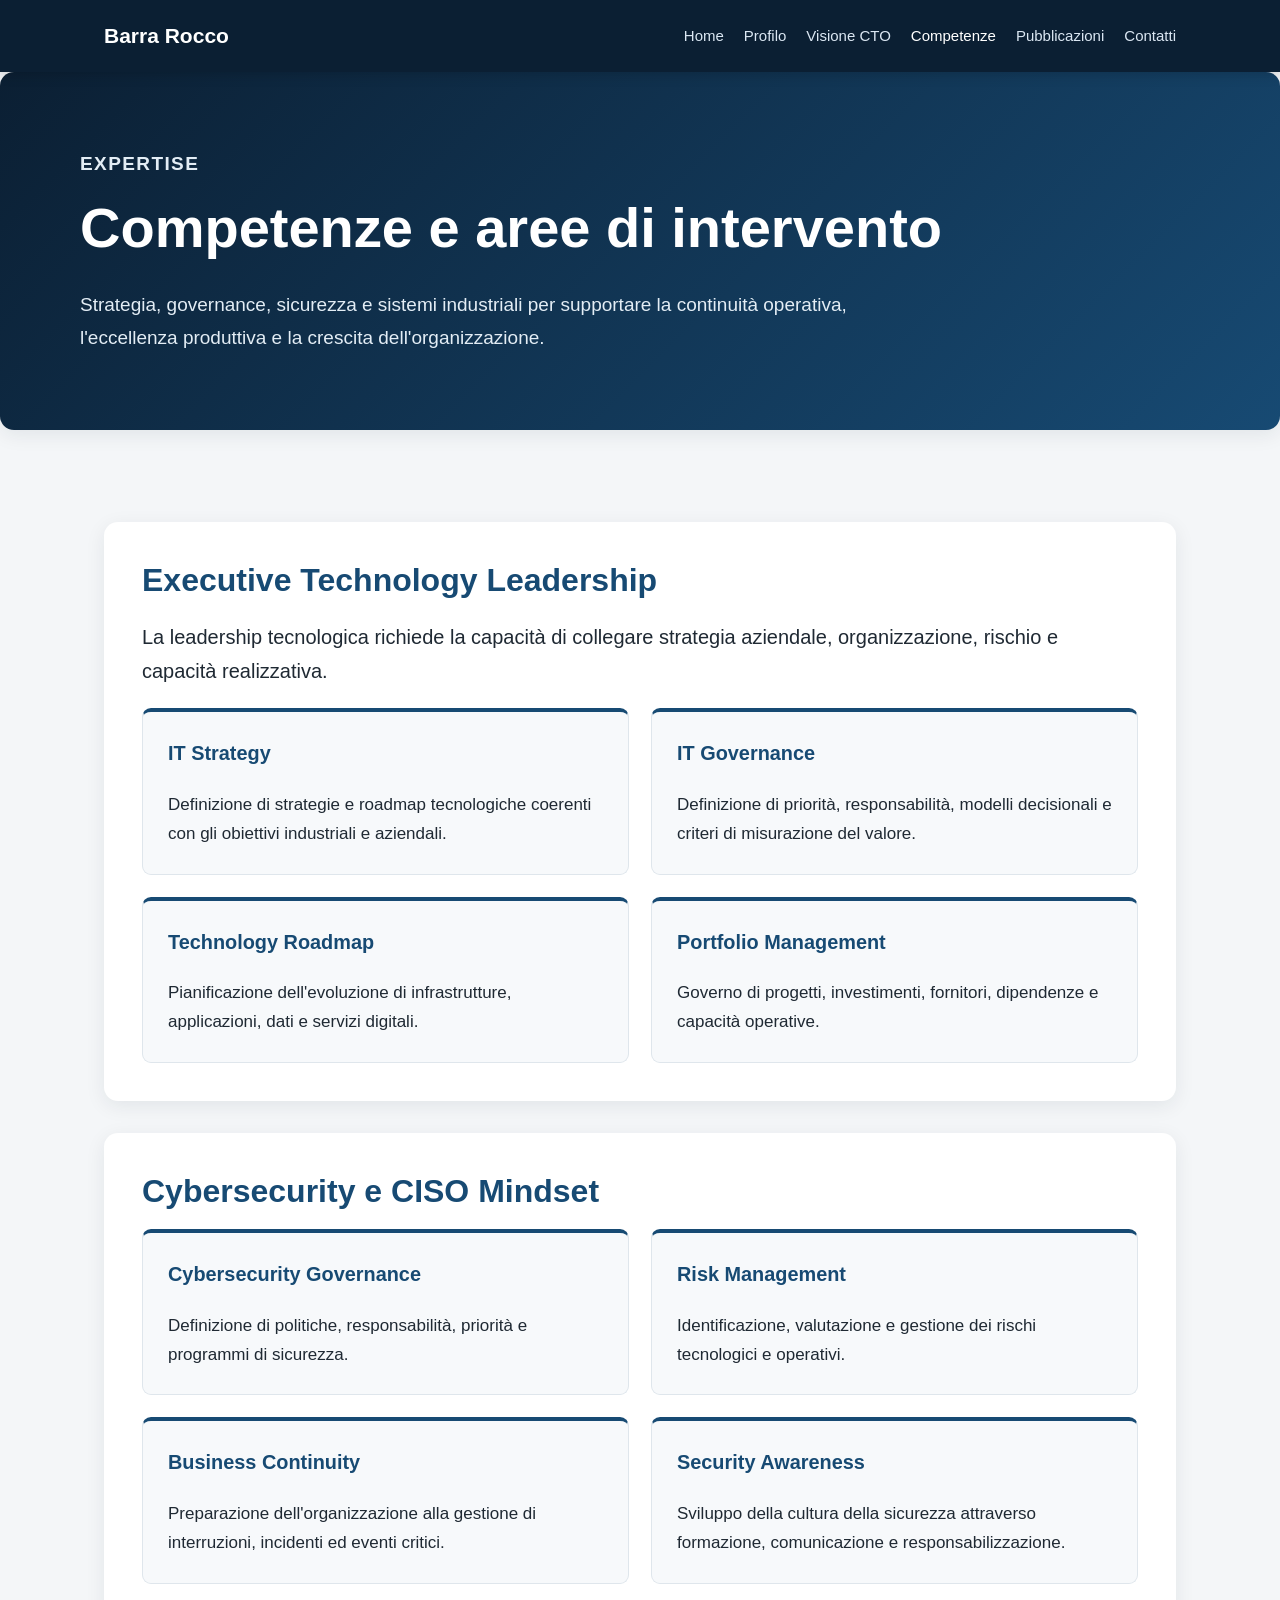
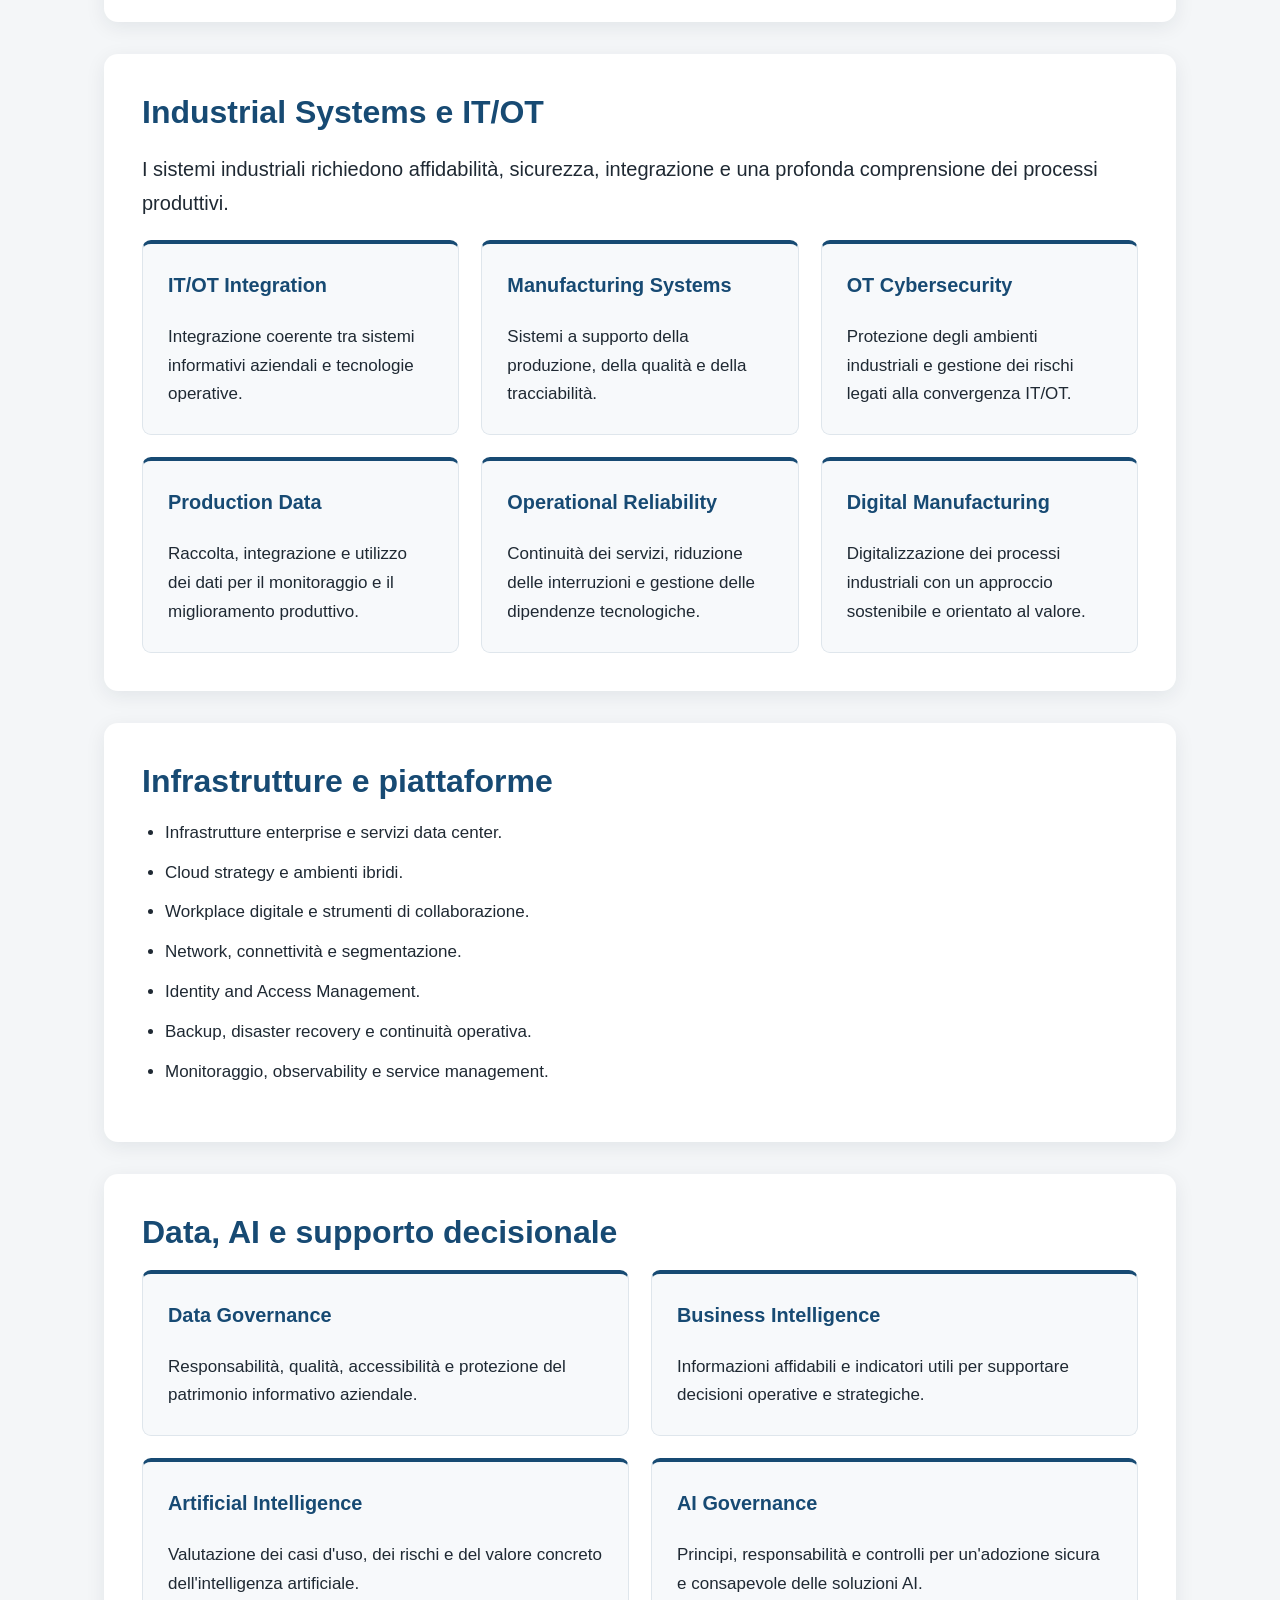
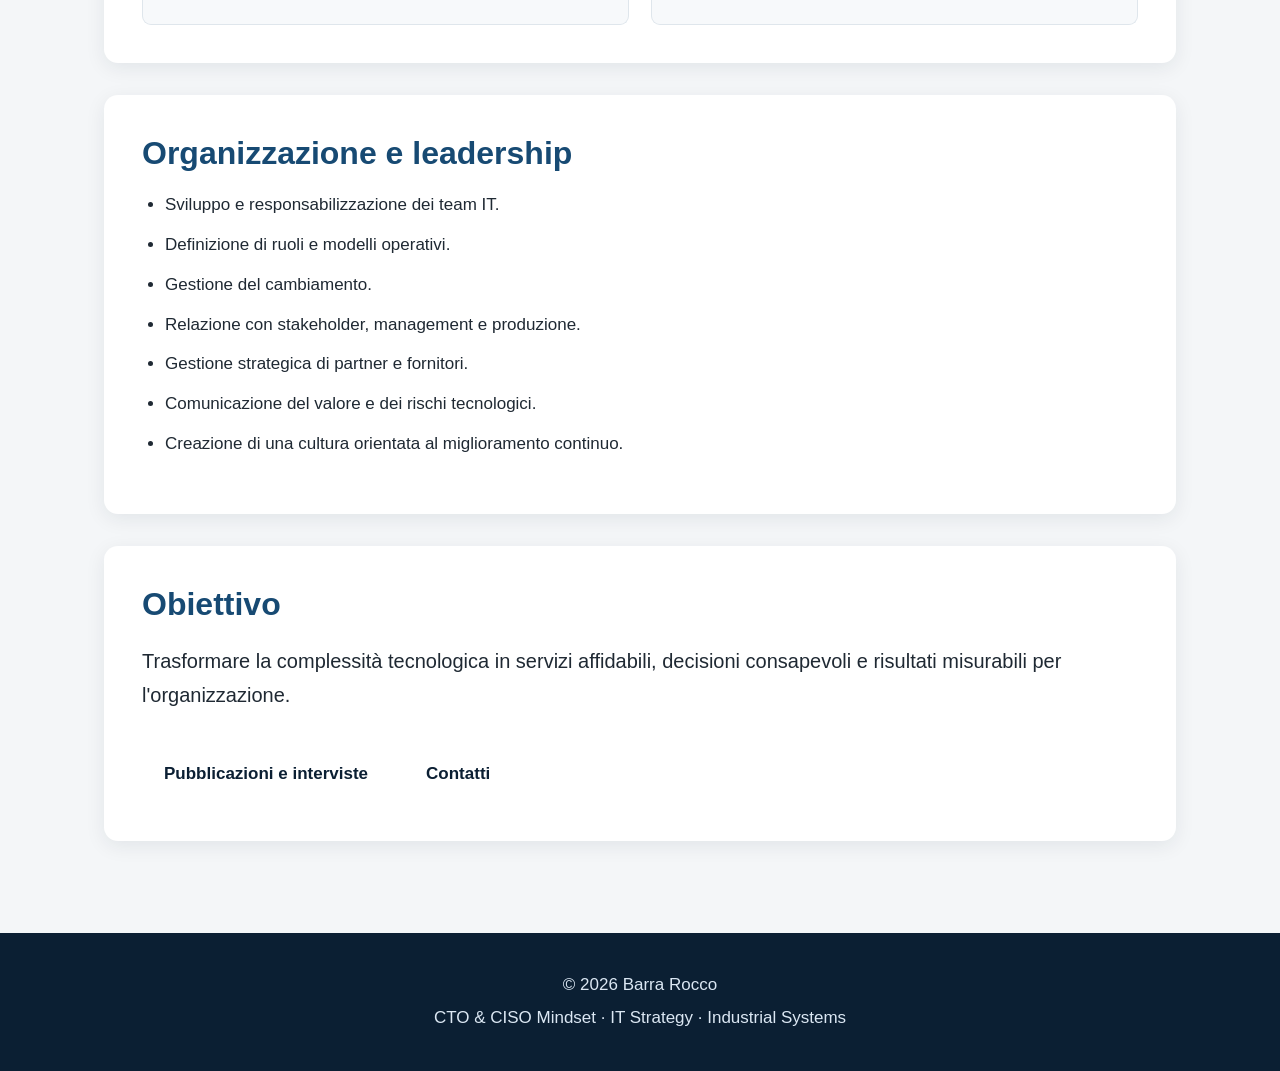
==== competenze.html @ 0748e2e8 "Create competenze.html" ====
<!DOCTYPE html>
<html lang="it">

<head>
    <meta charset="UTF-8">

    <meta
        name="viewport"
        content="width=device-width, initial-scale=1.0"
    >

    <title>Competenze | Barra Rocco</title>

    <meta
        name="description"
        content="Le competenze professionali di Barra Rocco in IT Strategy, cybersecurity, industrial systems, IT governance, digital transformation e organizational growth."
    >

    <link rel="stylesheet" href="css/style.css">
</head>

<body>

    <header class="site-header">
        <nav class="navigation">

            <a class="brand" href="index.html">
                Barra Rocco
            </a>

            <div class="nav-links">
                <a href="index.html">Home</a>
                <a href="profilo.html">Profilo</a>
                <a href="visione.html">Visione CTO</a>
                <a class="active" href="competenze.html">Competenze</a>
                <a href="pubblicazioni.html">Pubblicazioni</a>
                <a href="contatti.html">Contatti</a>
            </div>

        </nav>
    </header>

    <section class="page-heading">

        <div class="page-heading-content">

            <p class="eyebrow">
                Expertise
            </p>

            <h1>
                Competenze e aree di intervento
            </h1>

            <p>
                Strategia, governance, sicurezza e sistemi industriali
                per supportare la continuità operativa, l'eccellenza produttiva
                e la crescita dell'organizzazione.
            </p>

        </div>

    </section>

    <main>

        <section>

            <h2>
                Executive Technology Leadership
            </h2>

            <p class="lead">
                La leadership tecnologica richiede la capacità di collegare
                strategia aziendale, organizzazione, rischio e capacità
                realizzativa.
            </p>

            <div class="grid">

                <article class="card">

                    <h3>
                        IT Strategy
                    </h3>

                    <p>
                        Definizione di strategie e roadmap tecnologiche
                        coerenti con gli obiettivi industriali e aziendali.
                    </p>

                </article>

                <article class="card">

                    <h3>
                        IT Governance
                    </h3>

                    <p>
                        Definizione di priorità, responsabilità, modelli
                        decisionali e criteri di misurazione del valore.
                    </p>

                </article>

                <article class="card">

                    <h3>
                        Technology Roadmap
                    </h3>

                    <p>
                        Pianificazione dell'evoluzione di infrastrutture,
                        applicazioni, dati e servizi digitali.
                    </p>

                </article>

                <article class="card">

                    <h3>
                        Portfolio Management
                    </h3>

                    <p>
                        Governo di progetti, investimenti, fornitori,
                        dipendenze e capacità operative.
                    </p>

                </article>

            </div>

        </section>

        <section>

            <h2>
                Cybersecurity e CISO Mindset
            </h2>

            <div class="grid">

                <article class="card">

                    <h3>
                        Cybersecurity Governance
                    </h3>

                    <p>
                        Definizione di politiche, responsabilità,
                        priorità e programmi di sicurezza.
                    </p>

                </article>

                <article class="card">

                    <h3>
                        Risk Management
                    </h3>

                    <p>
                        Identificazione, valutazione e gestione dei rischi
                        tecnologici e operativi.
                    </p>

                </article>

                <article class="card">

                    <h3>
                        Business Continuity
                    </h3>

                    <p>
                        Preparazione dell'organizzazione alla gestione
                        di interruzioni, incidenti ed eventi critici.
                    </p>

                </article>

                <article class="card">

                    <h3>
                        Security Awareness
                    </h3>

                    <p>
                        Sviluppo della cultura della sicurezza attraverso
                        formazione, comunicazione e responsabilizzazione.
                    </p>

                </article>

            </div>

        </section>

        <section>

            <h2>
                Industrial Systems e IT/OT
            </h2>

            <p class="lead">
                I sistemi industriali richiedono affidabilità, sicurezza,
                integrazione e una profonda comprensione dei processi produttivi.
            </p>

            <div class="grid grid-three">

                <article class="card">

                    <h3>
                        IT/OT Integration
                    </h3>

                    <p>
                        Integrazione coerente tra sistemi informativi
                        aziendali e tecnologie operative.
                    </p>

                </article>

                <article class="card">

                    <h3>
                        Manufacturing Systems
                    </h3>

                    <p>
                        Sistemi a supporto della produzione,
                        della qualità e della tracciabilità.
                    </p>

                </article>

                <article class="card">

                    <h3>
                        OT Cybersecurity
                    </h3>

                    <p>
                        Protezione degli ambienti industriali e gestione
                        dei rischi legati alla convergenza IT/OT.
                    </p>

                </article>

                <article class="card">

                    <h3>
                        Production Data
                    </h3>

                    <p>
                        Raccolta, integrazione e utilizzo dei dati
                        per il monitoraggio e il miglioramento produttivo.
                    </p>

                </article>

                <article class="card">

                    <h3>
                        Operational Reliability
                    </h3>

                    <p>
                        Continuità dei servizi, riduzione delle interruzioni
                        e gestione delle dipendenze tecnologiche.
                    </p>

                </article>

                <article class="card">

                    <h3>
                        Digital Manufacturing
                    </h3>

                    <p>
                        Digitalizzazione dei processi industriali
                        con un approccio sostenibile e orientato al valore.
                    </p>

                </article>

            </div>

        </section>

        <section>

            <h2>
                Infrastrutture e piattaforme
            </h2>

            <ul class="content-list">
                <li>
                    Infrastrutture enterprise e servizi data center.
                </li>

                <li>
                    Cloud strategy e ambienti ibridi.
                </li>

                <li>
                    Workplace digitale e strumenti di collaborazione.
                </li>

                <li>
                    Network, connettività e segmentazione.
                </li>

                <li>
                    Identity and Access Management.
                </li>

                <li>
                    Backup, disaster recovery e continuità operativa.
                </li>

                <li>
                    Monitoraggio, observability e service management.
                </li>
            </ul>

        </section>

        <section>

            <h2>
                Data, AI e supporto decisionale
            </h2>

            <div class="grid">

                <article class="card">

                    <h3>
                        Data Governance
                    </h3>

                    <p>
                        Responsabilità, qualità, accessibilità e protezione
                        del patrimonio informativo aziendale.
                    </p>

                </article>

                <article class="card">

                    <h3>
                        Business Intelligence
                    </h3>

                    <p>
                        Informazioni affidabili e indicatori utili
                        per supportare decisioni operative e strategiche.
                    </p>

                </article>

                <article class="card">

                    <h3>
                        Artificial Intelligence
                    </h3>

                    <p>
                        Valutazione dei casi d'uso, dei rischi
                        e del valore concreto dell'intelligenza artificiale.
                    </p>

                </article>

                <article class="card">

                    <h3>
                        AI Governance
                    </h3>

                    <p>
                        Principi, responsabilità e controlli per un'adozione
                        sicura e consapevole delle soluzioni AI.
                    </p>

                </article>

            </div>

        </section>

        <section>

            <h2>
                Organizzazione e leadership
            </h2>

            <ul class="content-list">
                <li>
                    Sviluppo e responsabilizzazione dei team IT.
                </li>

                <li>
                    Definizione di ruoli e modelli operativi.
                </li>

                <li>
                    Gestione del cambiamento.
                </li>

                <li>
                    Relazione con stakeholder, management e produzione.
                </li>

                <li>
                    Gestione strategica di partner e fornitori.
                </li>

                <li>
                    Comunicazione del valore e dei rischi tecnologici.
                </li>

                <li>
                    Creazione di una cultura orientata al miglioramento continuo.
                </li>
            </ul>

        </section>

        <section>

            <h2>
                Obiettivo
            </h2>

            <p class="lead">
                Trasformare la complessità tecnologica in servizi affidabili,
                decisioni consapevoli e risultati misurabili per l'organizzazione.
            </p>

            <div class="buttons">

                <a
                    class="button button-primary"
                    href="pubblicazioni.html"
                >
                    Pubblicazioni e interviste
                </a>

                <a
                    class="button button-primary"
                    href="contatti.html"
                >
                    Contatti
                </a>

            </div>

        </section>

    </main>

    <footer class="site-footer">

        <p>
            © 2026 Barra Rocco
        </p>

        <p>
            CTO &amp; CISO Mindset · IT Strategy · Industrial Systems
        </p>

    </footer>

</body>

</html>
---- css/style.css ----
:root {
    --primary: #0b1f33;
    --secondary: #174a73;
    --accent: #2f80b7;
    --background: #f4f6f8;
    --surface: #ffffff;
    --text: #1f2933;
    --muted: #5f6f7e;
    --border: #dfe6ec;
    --max-width: 1120px;
}

* {
    box-sizing: border-box;
}

html {
    scroll-behavior: smooth;
}

body {
    margin: 0;
    background: var(--background);
    color: var(--text);
    font-family: Arial, Helvetica, sans-serif;
    font-size: 17px;
    line-height: 1.7;
}

a {
    color: var(--secondary);
}

img {
    max-width: 100%;
}

.site-header {
    position: sticky;
    top: 0;
    z-index: 1000;
    background: var(--primary);
    box-shadow: 0 2px 12px rgba(0, 0, 0, 0.18);
}

.navigation {
    max-width: var(--max-width);
    min-height: 72px;
    margin: 0 auto;
    padding: 0 24px;
    display: flex;
    align-items: center;
    justify-content: space-between;
    gap: 30px;
}

.brand {
    color: #ffffff;
    font-size: 21px;
    font-weight: 700;
    text-decoration: none;
    white-space: nowrap;
}

.nav-links {
    display: flex;
    align-items: center;
    justify-content: flex-end;
    flex-wrap: wrap;
    gap: 20px;
}

.nav-links a {
    color: #dbe7f3;
    font-size: 15px;
    text-decoration: none;
}

.nav-links a:hover,
.nav-links a.active {
    color: #ffffff;
}

.hero {
    padding: 110px 24px;
    background:
        linear-gradient(135deg, rgba(11, 31, 51, 0.98), rgba(23, 74, 115, 0.94));
    color: #ffffff;
}

.hero-content {
    max-width: var(--max-width);
    margin: 0 auto;
}

.eyebrow {
    margin: 0 0 16px;
    color: #bcd7ed;
    font-size: 15px;
    font-weight: 700;
    letter-spacing: 1.4px;
    text-transform: uppercase;
}

.hero h1 {
    max-width: 850px;
    margin: 0 0 22px;
    font-size: clamp(44px, 7vw, 72px);
    line-height: 1.05;
}

.hero-title {
    max-width: 950px;
    margin: 0 0 22px;
    font-size: clamp(22px, 3vw, 31px);
    font-weight: 600;
    line-height: 1.4;
}

.hero-description {
    max-width: 820px;
    margin: 0;
    color: #e3edf5;
    font-size: 19px;
}

.buttons {
    display: flex;
    flex-wrap: wrap;
    gap: 14px;
    margin-top: 34px;
}

.button {
    display: inline-block;
    padding: 13px 21px;
    border: 1px solid transparent;
    border-radius: 7px;
    font-weight: 700;
    text-decoration: none;
}

.button-primary {
    background: #ffffff;
    color: var(--primary);
}

.button-outline {
    border-color: #ffffff;
    color: #ffffff;
}

.page-heading {
    padding: 76px 24px;
    background: linear-gradient(135deg, var(--primary), var(--secondary));
    color: #ffffff;
}

.page-heading-content {
    max-width: var(--max-width);
    margin: 0 auto;
}

.page-heading h1 {
    margin: 0 0 14px;
    font-size: clamp(38px, 5vw, 56px);
}

.page-heading p {
    max-width: 780px;
    margin: 0;
    color: #e3edf5;
    font-size: 19px;
}

main {
    max-width: var(--max-width);
    margin: 0 auto;
    padding: 60px 24px;
}

section {
    margin-bottom: 32px;
    padding: 38px;
    background: var(--surface);
    border-radius: 14px;
    box-shadow: 0 5px 20px rgba(15, 35, 55, 0.08);
}

section h2 {
    margin-top: 0;
    margin-bottom: 18px;
    color: var(--secondary);
    font-size: 32px;
    line-height: 1.25;
}

section h3 {
    margin-top: 0;
    color: var(--secondary);
}

.lead {
    font-size: 20px;
}

.grid {
    display: grid;
    grid-template-columns: repeat(2, minmax(0, 1fr));
    gap: 22px;
}

.grid-three {
    grid-template-columns: repeat(3, minmax(0, 1fr));
}

.card {
    padding: 25px;
    background: #f7f9fb;
    border: 1px solid var(--border);
    border-top: 4px solid var(--secondary);
    border-radius: 9px;
}

.card p:last-child {
    margin-bottom: 0;
}

.content-list {
    padding-left: 23px;
}

.content-list li {
    margin-bottom: 11px;
}

.item {
    padding: 22px 0;
    border-bottom: 1px solid var(--border);
}

.item:last-child {
    border-bottom: 0;
}

.item h3 {
    margin-bottom: 5px;
}

.item-meta {
    margin-bottom: 8px;
    color: var(--muted);
    font-size: 15px;
}

.contact-links {
    display: flex;
    flex-wrap: wrap;
    gap: 14px;
    margin-top: 24px;
}

.contact-links a {
    padding: 12px 18px;
    background: var(--secondary);
    color: #ffffff;
    border-radius: 7px;
    font-weight: 700;
    text-decoration: none;
}

.site-footer {
    padding: 34px 24px;
    background: var(--primary);
    color: #dbe7f3;
    text-align: center;
}

.site-footer p {
    margin: 4px 0;
}

.site-footer a {
    color: #ffffff;
}

@media (max-width: 850px) {
    .navigation {
        padding-top: 17px;
        padding-bottom: 17px;
        align-items: flex-start;
        flex-direction: column;
    }

    .nav-links {
        justify-content: flex-start;
        gap: 12px 17px;
    }

    .hero {
        padding: 76px 22px;
    }

    .grid,
    .grid-three {
        grid-template-columns: 1fr;
    }
}

@media (max-width: 560px) {
    body {
        font-size: 16px;
    }

    main {
        padding: 38px 16px;
    }

    section {
        padding: 26px 21px;
    }

    .page-heading {
        padding: 58px 20px;
    }

    .hero-title {
        font-size: 22px;
    }
}
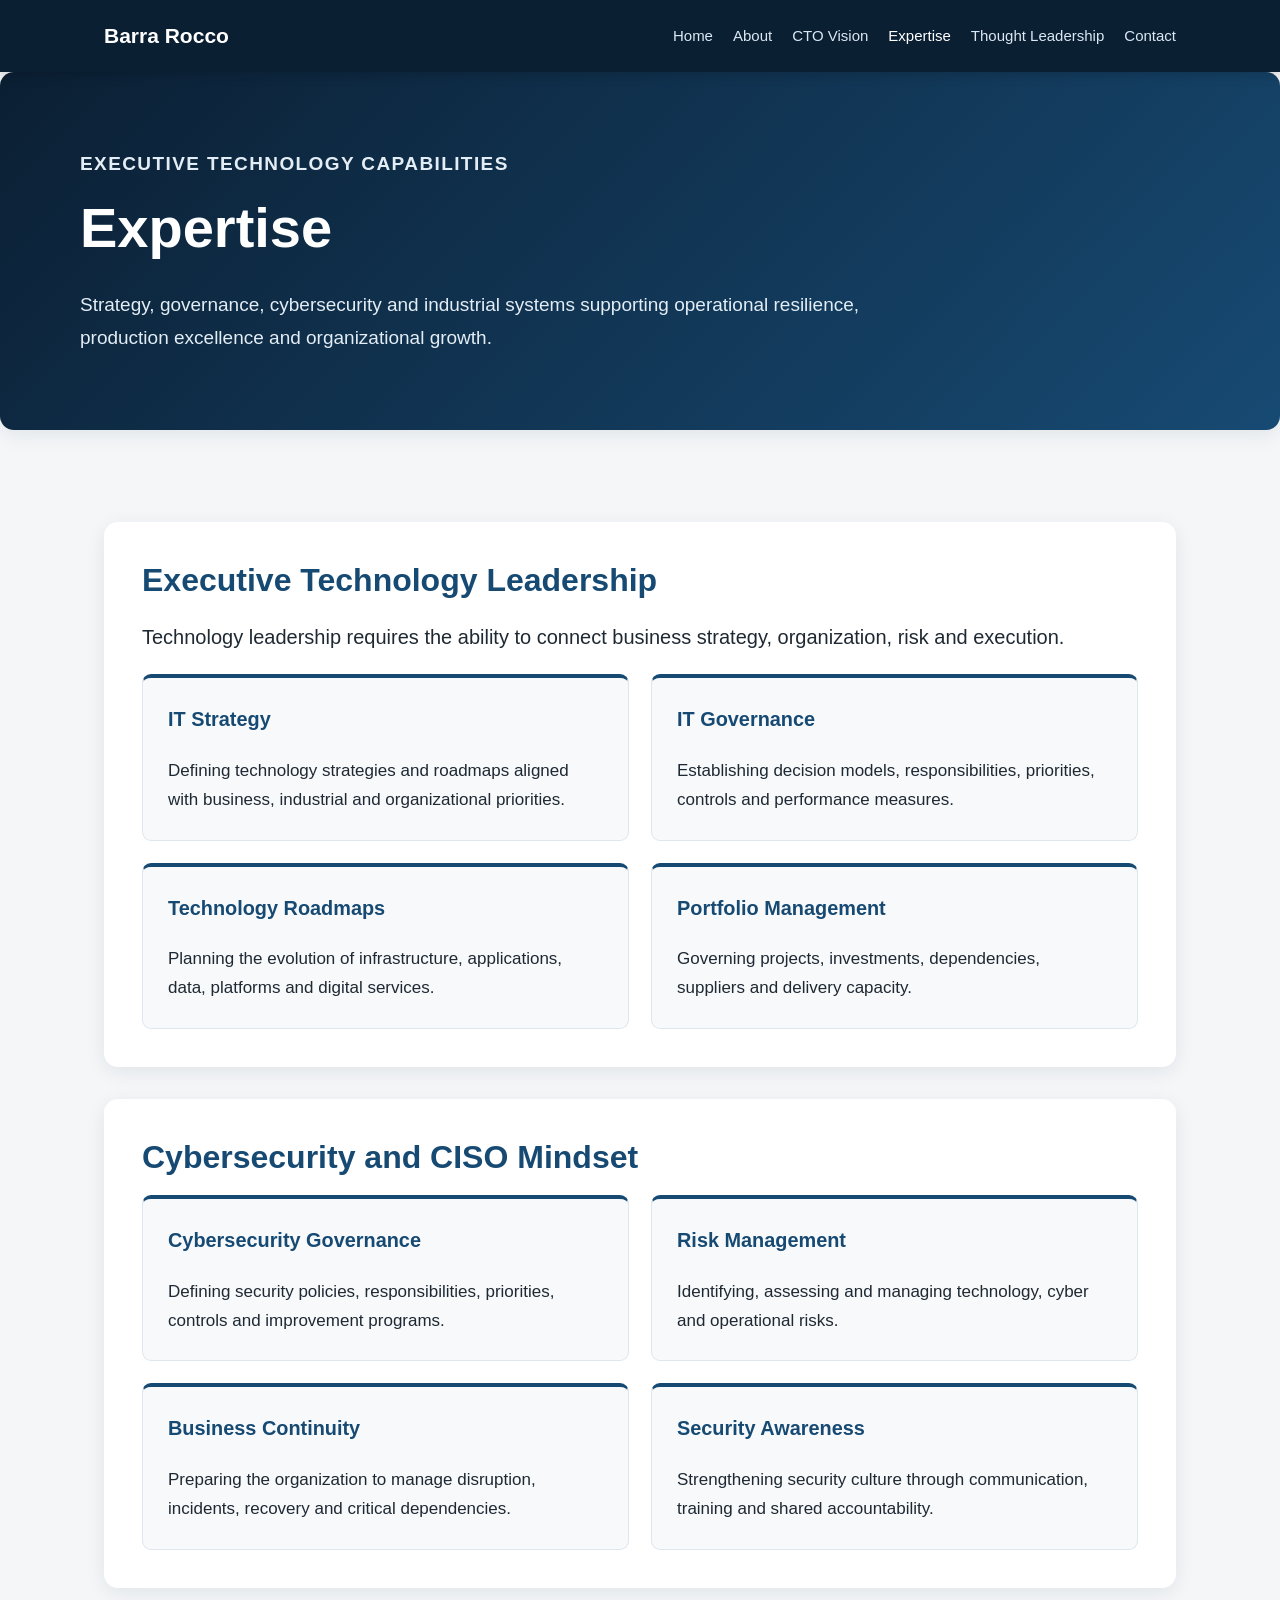
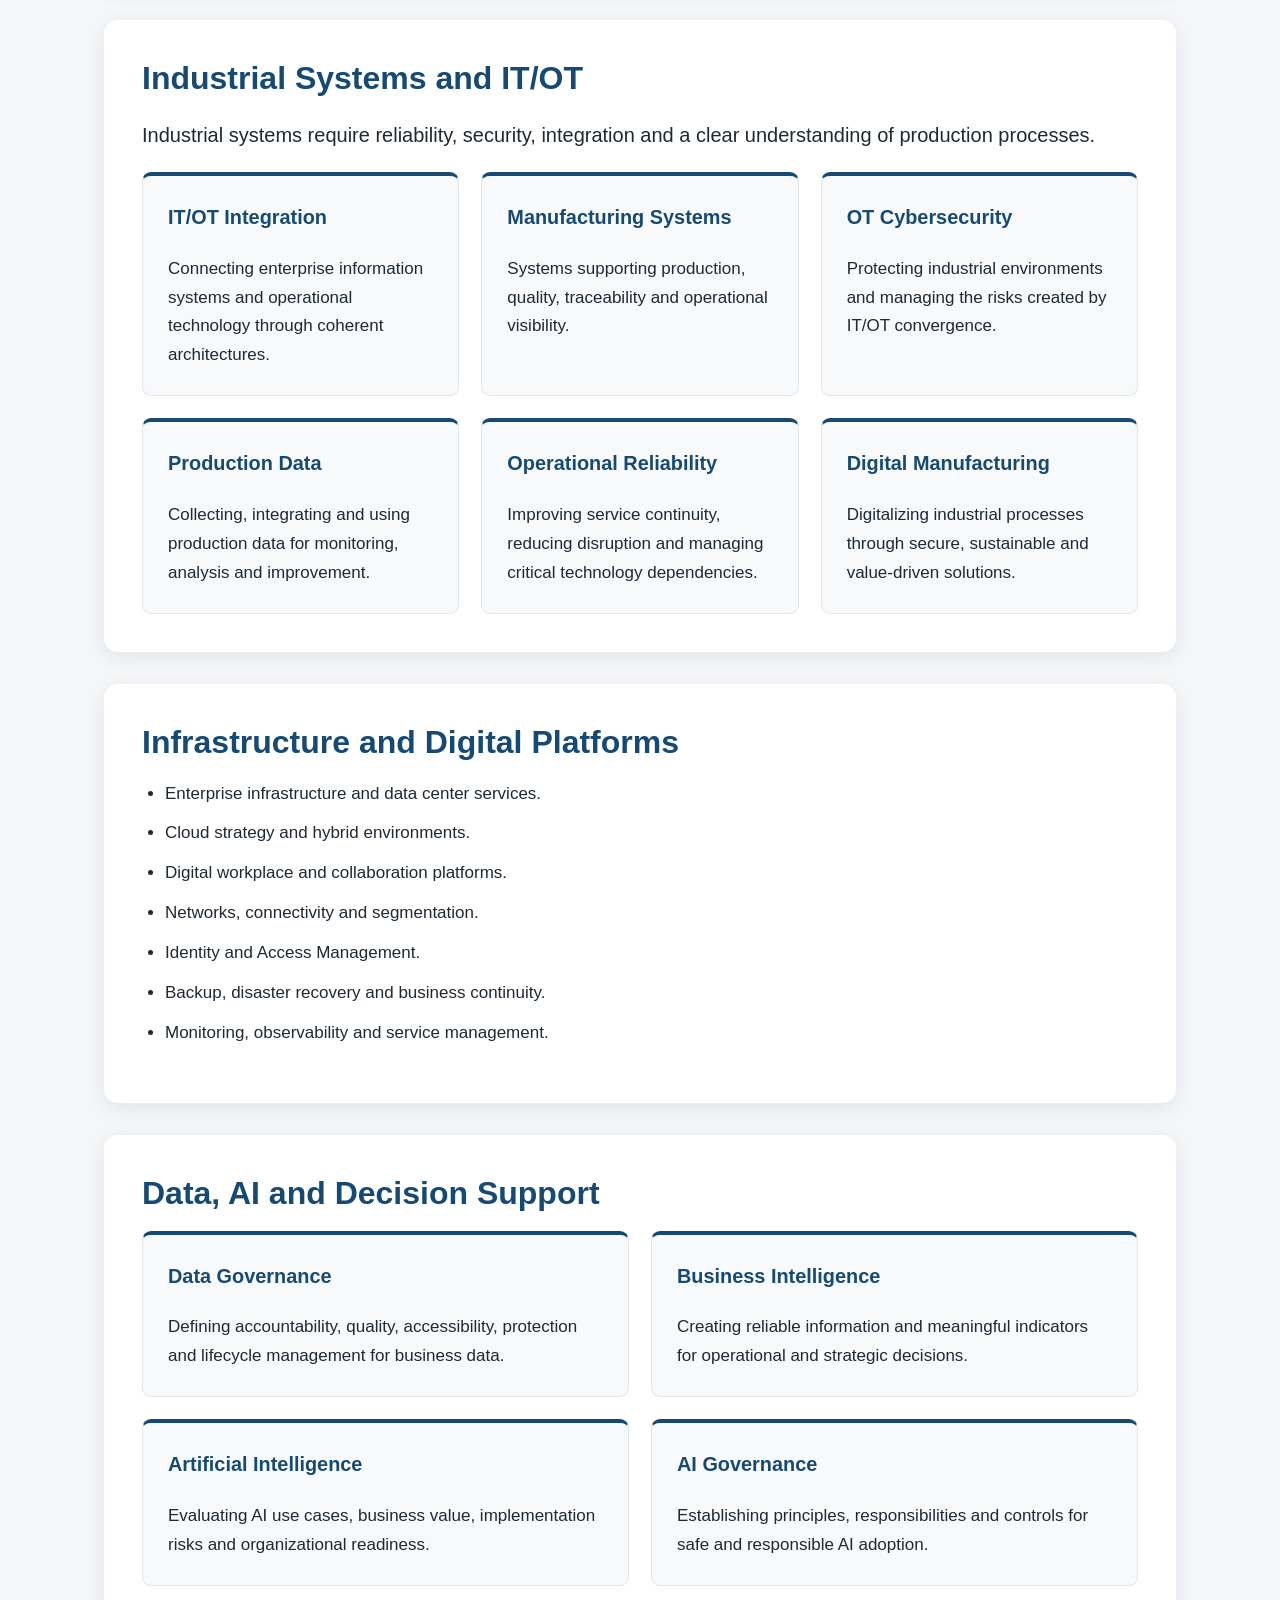
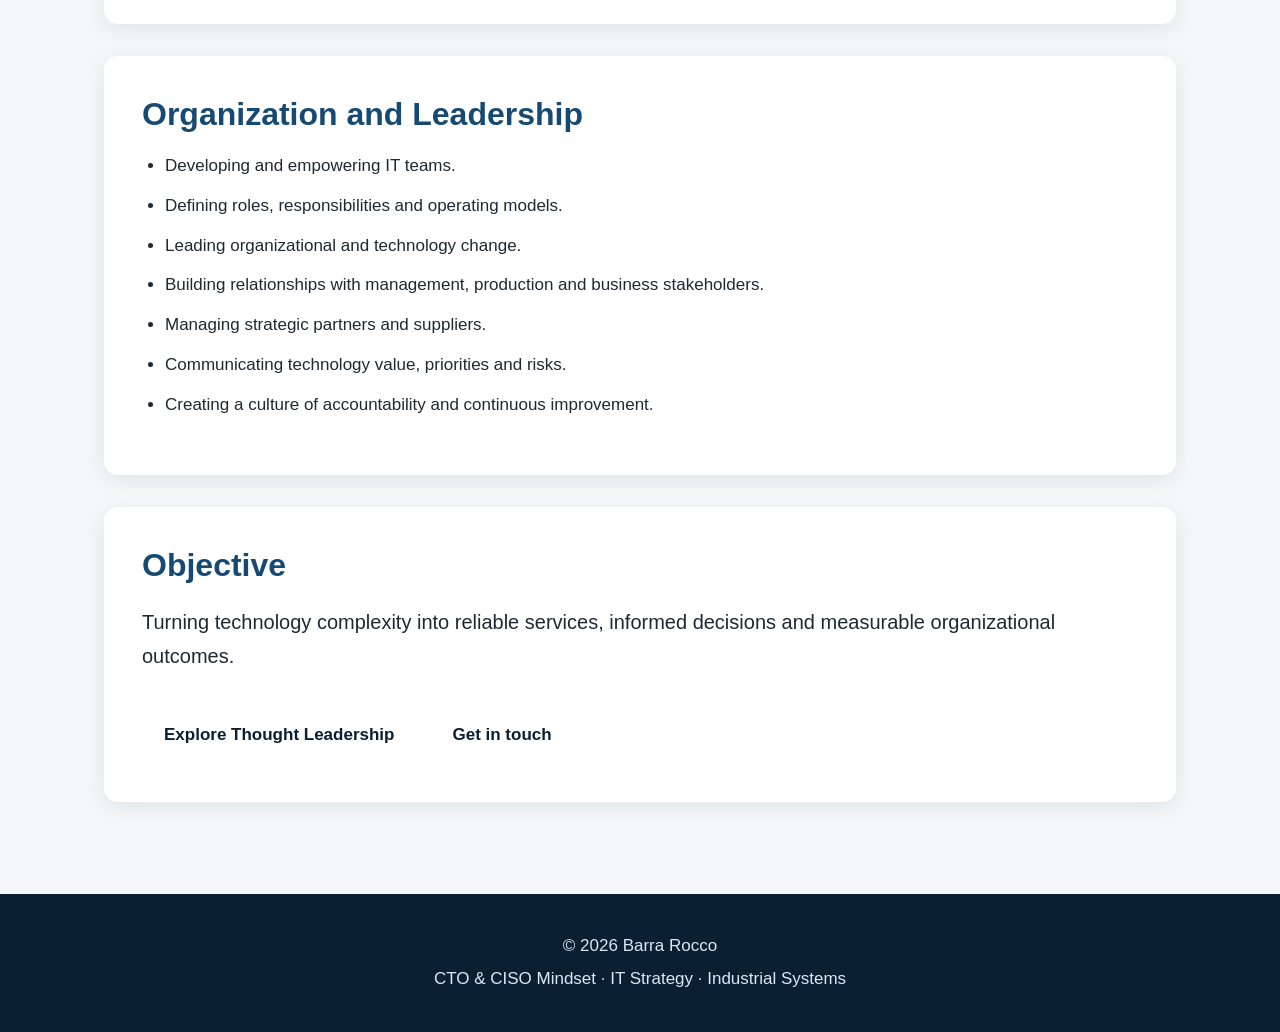
==== commit 9df9b5a9: "Update competenze.html" ====
--- a/competenze.html
+++ b/competenze.html
@@ -1,5 +1,5 @@
 <!DOCTYPE html>
-<html lang="it">
+<html lang="en">
 
 <head>
     <meta charset="UTF-8">
@@ -9,11 +9,11 @@
         content="width=device-width, initial-scale=1.0"
     >
 
-    <title>Competenze | Barra Rocco</title>
+    <title>Expertise | Barra Rocco</title>
 
     <meta
         name="description"
-        content="Le competenze professionali di Barra Rocco in IT Strategy, cybersecurity, industrial systems, IT governance, digital transformation e organizational growth."
+        content="Barra Rocco's expertise in IT strategy, cybersecurity, industrial systems, IT governance, digital transformation and organizational growth."
     >
 
     <link rel="stylesheet" href="css/style.css">
@@ -30,11 +30,11 @@
 
             <div class="nav-links">
                 <a href="index.html">Home</a>
-                <a href="profilo.html">Profilo</a>
-                <a href="visione.html">Visione CTO</a>
-                <a class="active" href="competenze.html">Competenze</a>
-                <a href="pubblicazioni.html">Pubblicazioni</a>
-                <a href="contatti.html">Contatti</a>
+                <a href="profilo.html">About</a>
+                <a href="visione.html">CTO Vision</a>
+                <a class="active" href="competenze.html">Expertise</a>
+                <a href="pubblicazioni.html">Thought Leadership</a>
+                <a href="contatti.html">Contact</a>
             </div>
 
         </nav>
@@ -45,403 +45,404 @@
         <div class="page-heading-content">
 
             <p class="eyebrow">
+                Executive technology capabilities
+            </p>
+
+            <h1>
                 Expertise
+            </h1>
+
+            <p>
+                Strategy, governance, cybersecurity and industrial systems
+                supporting operational resilience, production excellence
+                and organizational growth.
             </p>
 
-            <h1>
-                Competenze e aree di intervento
-            </h1>
-
-            <p>
-                Strategia, governance, sicurezza e sistemi industriali
-                per supportare la continuità operativa, l'eccellenza produttiva
-                e la crescita dell'organizzazione.
+        </div>
+
+    </section>
+
+    <main>
+
+        <section>
+
+            <h2>
+                Executive Technology Leadership
+            </h2>
+
+            <p class="lead">
+                Technology leadership requires the ability to connect
+                business strategy, organization, risk and execution.
             </p>
 
-        </div>
-
-    </section>
-
-    <main>
-
-        <section>
-
-            <h2>
-                Executive Technology Leadership
+            <div class="grid">
+
+                <article class="card">
+
+                    <h3>
+                        IT Strategy
+                    </h3>
+
+                    <p>
+                        Defining technology strategies and roadmaps aligned
+                        with business, industrial and organizational priorities.
+                    </p>
+
+                </article>
+
+                <article class="card">
+
+                    <h3>
+                        IT Governance
+                    </h3>
+
+                    <p>
+                        Establishing decision models, responsibilities,
+                        priorities, controls and performance measures.
+                    </p>
+
+                </article>
+
+                <article class="card">
+
+                    <h3>
+                        Technology Roadmaps
+                    </h3>
+
+                    <p>
+                        Planning the evolution of infrastructure,
+                        applications, data, platforms and digital services.
+                    </p>
+
+                </article>
+
+                <article class="card">
+
+                    <h3>
+                        Portfolio Management
+                    </h3>
+
+                    <p>
+                        Governing projects, investments, dependencies,
+                        suppliers and delivery capacity.
+                    </p>
+
+                </article>
+
+            </div>
+
+        </section>
+
+        <section>
+
+            <h2>
+                Cybersecurity and CISO Mindset
+            </h2>
+
+            <div class="grid">
+
+                <article class="card">
+
+                    <h3>
+                        Cybersecurity Governance
+                    </h3>
+
+                    <p>
+                        Defining security policies, responsibilities,
+                        priorities, controls and improvement programs.
+                    </p>
+
+                </article>
+
+                <article class="card">
+
+                    <h3>
+                        Risk Management
+                    </h3>
+
+                    <p>
+                        Identifying, assessing and managing technology,
+                        cyber and operational risks.
+                    </p>
+
+                </article>
+
+                <article class="card">
+
+                    <h3>
+                        Business Continuity
+                    </h3>
+
+                    <p>
+                        Preparing the organization to manage disruption,
+                        incidents, recovery and critical dependencies.
+                    </p>
+
+                </article>
+
+                <article class="card">
+
+                    <h3>
+                        Security Awareness
+                    </h3>
+
+                    <p>
+                        Strengthening security culture through communication,
+                        training and shared accountability.
+                    </p>
+
+                </article>
+
+            </div>
+
+        </section>
+
+        <section>
+
+            <h2>
+                Industrial Systems and IT/OT
             </h2>
 
             <p class="lead">
-                La leadership tecnologica richiede la capacità di collegare
-                strategia aziendale, organizzazione, rischio e capacità
-                realizzativa.
+                Industrial systems require reliability, security,
+                integration and a clear understanding of production processes.
             </p>
 
+            <div class="grid grid-three">
+
+                <article class="card">
+
+                    <h3>
+                        IT/OT Integration
+                    </h3>
+
+                    <p>
+                        Connecting enterprise information systems
+                        and operational technology through coherent architectures.
+                    </p>
+
+                </article>
+
+                <article class="card">
+
+                    <h3>
+                        Manufacturing Systems
+                    </h3>
+
+                    <p>
+                        Systems supporting production, quality,
+                        traceability and operational visibility.
+                    </p>
+
+                </article>
+
+                <article class="card">
+
+                    <h3>
+                        OT Cybersecurity
+                    </h3>
+
+                    <p>
+                        Protecting industrial environments and managing
+                        the risks created by IT/OT convergence.
+                    </p>
+
+                </article>
+
+                <article class="card">
+
+                    <h3>
+                        Production Data
+                    </h3>
+
+                    <p>
+                        Collecting, integrating and using production data
+                        for monitoring, analysis and improvement.
+                    </p>
+
+                </article>
+
+                <article class="card">
+
+                    <h3>
+                        Operational Reliability
+                    </h3>
+
+                    <p>
+                        Improving service continuity, reducing disruption
+                        and managing critical technology dependencies.
+                    </p>
+
+                </article>
+
+                <article class="card">
+
+                    <h3>
+                        Digital Manufacturing
+                    </h3>
+
+                    <p>
+                        Digitalizing industrial processes through secure,
+                        sustainable and value-driven solutions.
+                    </p>
+
+                </article>
+
+            </div>
+
+        </section>
+
+        <section>
+
+            <h2>
+                Infrastructure and Digital Platforms
+            </h2>
+
+            <ul class="content-list">
+                <li>
+                    Enterprise infrastructure and data center services.
+                </li>
+
+                <li>
+                    Cloud strategy and hybrid environments.
+                </li>
+
+                <li>
+                    Digital workplace and collaboration platforms.
+                </li>
+
+                <li>
+                    Networks, connectivity and segmentation.
+                </li>
+
+                <li>
+                    Identity and Access Management.
+                </li>
+
+                <li>
+                    Backup, disaster recovery and business continuity.
+                </li>
+
+                <li>
+                    Monitoring, observability and service management.
+                </li>
+            </ul>
+
+        </section>
+
+        <section>
+
+            <h2>
+                Data, AI and Decision Support
+            </h2>
+
             <div class="grid">
 
                 <article class="card">
 
                     <h3>
-                        IT Strategy
-                    </h3>
-
-                    <p>
-                        Definizione di strategie e roadmap tecnologiche
-                        coerenti con gli obiettivi industriali e aziendali.
-                    </p>
-
-                </article>
-
-                <article class="card">
-
-                    <h3>
-                        IT Governance
-                    </h3>
-
-                    <p>
-                        Definizione di priorità, responsabilità, modelli
-                        decisionali e criteri di misurazione del valore.
-                    </p>
-
-                </article>
-
-                <article class="card">
-
-                    <h3>
-                        Technology Roadmap
-                    </h3>
-
-                    <p>
-                        Pianificazione dell'evoluzione di infrastrutture,
-                        applicazioni, dati e servizi digitali.
-                    </p>
-
-                </article>
-
-                <article class="card">
-
-                    <h3>
-                        Portfolio Management
-                    </h3>
-
-                    <p>
-                        Governo di progetti, investimenti, fornitori,
-                        dipendenze e capacità operative.
-                    </p>
-
-                </article>
-
-            </div>
-
-        </section>
-
-        <section>
-
-            <h2>
-                Cybersecurity e CISO Mindset
-            </h2>
-
-            <div class="grid">
-
-                <article class="card">
-
-                    <h3>
-                        Cybersecurity Governance
-                    </h3>
-
-                    <p>
-                        Definizione di politiche, responsabilità,
-                        priorità e programmi di sicurezza.
-                    </p>
-
-                </article>
-
-                <article class="card">
-
-                    <h3>
-                        Risk Management
-                    </h3>
-
-                    <p>
-                        Identificazione, valutazione e gestione dei rischi
-                        tecnologici e operativi.
-                    </p>
-
-                </article>
-
-                <article class="card">
-
-                    <h3>
-                        Business Continuity
-                    </h3>
-
-                    <p>
-                        Preparazione dell'organizzazione alla gestione
-                        di interruzioni, incidenti ed eventi critici.
-                    </p>
-
-                </article>
-
-                <article class="card">
-
-                    <h3>
-                        Security Awareness
-                    </h3>
-
-                    <p>
-                        Sviluppo della cultura della sicurezza attraverso
-                        formazione, comunicazione e responsabilizzazione.
-                    </p>
-
-                </article>
-
-            </div>
-
-        </section>
-
-        <section>
-
-            <h2>
-                Industrial Systems e IT/OT
+                        Data Governance
+                    </h3>
+
+                    <p>
+                        Defining accountability, quality, accessibility,
+                        protection and lifecycle management for business data.
+                    </p>
+
+                </article>
+
+                <article class="card">
+
+                    <h3>
+                        Business Intelligence
+                    </h3>
+
+                    <p>
+                        Creating reliable information and meaningful indicators
+                        for operational and strategic decisions.
+                    </p>
+
+                </article>
+
+                <article class="card">
+
+                    <h3>
+                        Artificial Intelligence
+                    </h3>
+
+                    <p>
+                        Evaluating AI use cases, business value,
+                        implementation risks and organizational readiness.
+                    </p>
+
+                </article>
+
+                <article class="card">
+
+                    <h3>
+                        AI Governance
+                    </h3>
+
+                    <p>
+                        Establishing principles, responsibilities and controls
+                        for safe and responsible AI adoption.
+                    </p>
+
+                </article>
+
+            </div>
+
+        </section>
+
+        <section>
+
+            <h2>
+                Organization and Leadership
+            </h2>
+
+            <ul class="content-list">
+                <li>
+                    Developing and empowering IT teams.
+                </li>
+
+                <li>
+                    Defining roles, responsibilities and operating models.
+                </li>
+
+                <li>
+                    Leading organizational and technology change.
+                </li>
+
+                <li>
+                    Building relationships with management, production
+                    and business stakeholders.
+                </li>
+
+                <li>
+                    Managing strategic partners and suppliers.
+                </li>
+
+                <li>
+                    Communicating technology value, priorities and risks.
+                </li>
+
+                <li>
+                    Creating a culture of accountability
+                    and continuous improvement.
+                </li>
+            </ul>
+
+        </section>
+
+        <section>
+
+            <h2>
+                Objective
             </h2>
 
             <p class="lead">
-                I sistemi industriali richiedono affidabilità, sicurezza,
-                integrazione e una profonda comprensione dei processi produttivi.
-            </p>
-
-            <div class="grid grid-three">
-
-                <article class="card">
-
-                    <h3>
-                        IT/OT Integration
-                    </h3>
-
-                    <p>
-                        Integrazione coerente tra sistemi informativi
-                        aziendali e tecnologie operative.
-                    </p>
-
-                </article>
-
-                <article class="card">
-
-                    <h3>
-                        Manufacturing Systems
-                    </h3>
-
-                    <p>
-                        Sistemi a supporto della produzione,
-                        della qualità e della tracciabilità.
-                    </p>
-
-                </article>
-
-                <article class="card">
-
-                    <h3>
-                        OT Cybersecurity
-                    </h3>
-
-                    <p>
-                        Protezione degli ambienti industriali e gestione
-                        dei rischi legati alla convergenza IT/OT.
-                    </p>
-
-                </article>
-
-                <article class="card">
-
-                    <h3>
-                        Production Data
-                    </h3>
-
-                    <p>
-                        Raccolta, integrazione e utilizzo dei dati
-                        per il monitoraggio e il miglioramento produttivo.
-                    </p>
-
-                </article>
-
-                <article class="card">
-
-                    <h3>
-                        Operational Reliability
-                    </h3>
-
-                    <p>
-                        Continuità dei servizi, riduzione delle interruzioni
-                        e gestione delle dipendenze tecnologiche.
-                    </p>
-
-                </article>
-
-                <article class="card">
-
-                    <h3>
-                        Digital Manufacturing
-                    </h3>
-
-                    <p>
-                        Digitalizzazione dei processi industriali
-                        con un approccio sostenibile e orientato al valore.
-                    </p>
-
-                </article>
-
-            </div>
-
-        </section>
-
-        <section>
-
-            <h2>
-                Infrastrutture e piattaforme
-            </h2>
-
-            <ul class="content-list">
-                <li>
-                    Infrastrutture enterprise e servizi data center.
-                </li>
-
-                <li>
-                    Cloud strategy e ambienti ibridi.
-                </li>
-
-                <li>
-                    Workplace digitale e strumenti di collaborazione.
-                </li>
-
-                <li>
-                    Network, connettività e segmentazione.
-                </li>
-
-                <li>
-                    Identity and Access Management.
-                </li>
-
-                <li>
-                    Backup, disaster recovery e continuità operativa.
-                </li>
-
-                <li>
-                    Monitoraggio, observability e service management.
-                </li>
-            </ul>
-
-        </section>
-
-        <section>
-
-            <h2>
-                Data, AI e supporto decisionale
-            </h2>
-
-            <div class="grid">
-
-                <article class="card">
-
-                    <h3>
-                        Data Governance
-                    </h3>
-
-                    <p>
-                        Responsabilità, qualità, accessibilità e protezione
-                        del patrimonio informativo aziendale.
-                    </p>
-
-                </article>
-
-                <article class="card">
-
-                    <h3>
-                        Business Intelligence
-                    </h3>
-
-                    <p>
-                        Informazioni affidabili e indicatori utili
-                        per supportare decisioni operative e strategiche.
-                    </p>
-
-                </article>
-
-                <article class="card">
-
-                    <h3>
-                        Artificial Intelligence
-                    </h3>
-
-                    <p>
-                        Valutazione dei casi d'uso, dei rischi
-                        e del valore concreto dell'intelligenza artificiale.
-                    </p>
-
-                </article>
-
-                <article class="card">
-
-                    <h3>
-                        AI Governance
-                    </h3>
-
-                    <p>
-                        Principi, responsabilità e controlli per un'adozione
-                        sicura e consapevole delle soluzioni AI.
-                    </p>
-
-                </article>
-
-            </div>
-
-        </section>
-
-        <section>
-
-            <h2>
-                Organizzazione e leadership
-            </h2>
-
-            <ul class="content-list">
-                <li>
-                    Sviluppo e responsabilizzazione dei team IT.
-                </li>
-
-                <li>
-                    Definizione di ruoli e modelli operativi.
-                </li>
-
-                <li>
-                    Gestione del cambiamento.
-                </li>
-
-                <li>
-                    Relazione con stakeholder, management e produzione.
-                </li>
-
-                <li>
-                    Gestione strategica di partner e fornitori.
-                </li>
-
-                <li>
-                    Comunicazione del valore e dei rischi tecnologici.
-                </li>
-
-                <li>
-                    Creazione di una cultura orientata al miglioramento continuo.
-                </li>
-            </ul>
-
-        </section>
-
-        <section>
-
-            <h2>
-                Obiettivo
-            </h2>
-
-            <p class="lead">
-                Trasformare la complessità tecnologica in servizi affidabili,
-                decisioni consapevoli e risultati misurabili per l'organizzazione.
+                Turning technology complexity into reliable services,
+                informed decisions and measurable organizational outcomes.
             </p>
 
             <div class="buttons">
@@ -450,14 +451,14 @@
                     class="button button-primary"
                     href="pubblicazioni.html"
                 >
-                    Pubblicazioni e interviste
+                    Explore Thought Leadership
                 </a>
 
                 <a
                     class="button button-primary"
                     href="contatti.html"
                 >
-                    Contatti
+                    Get in touch
                 </a>
 
             </div>
